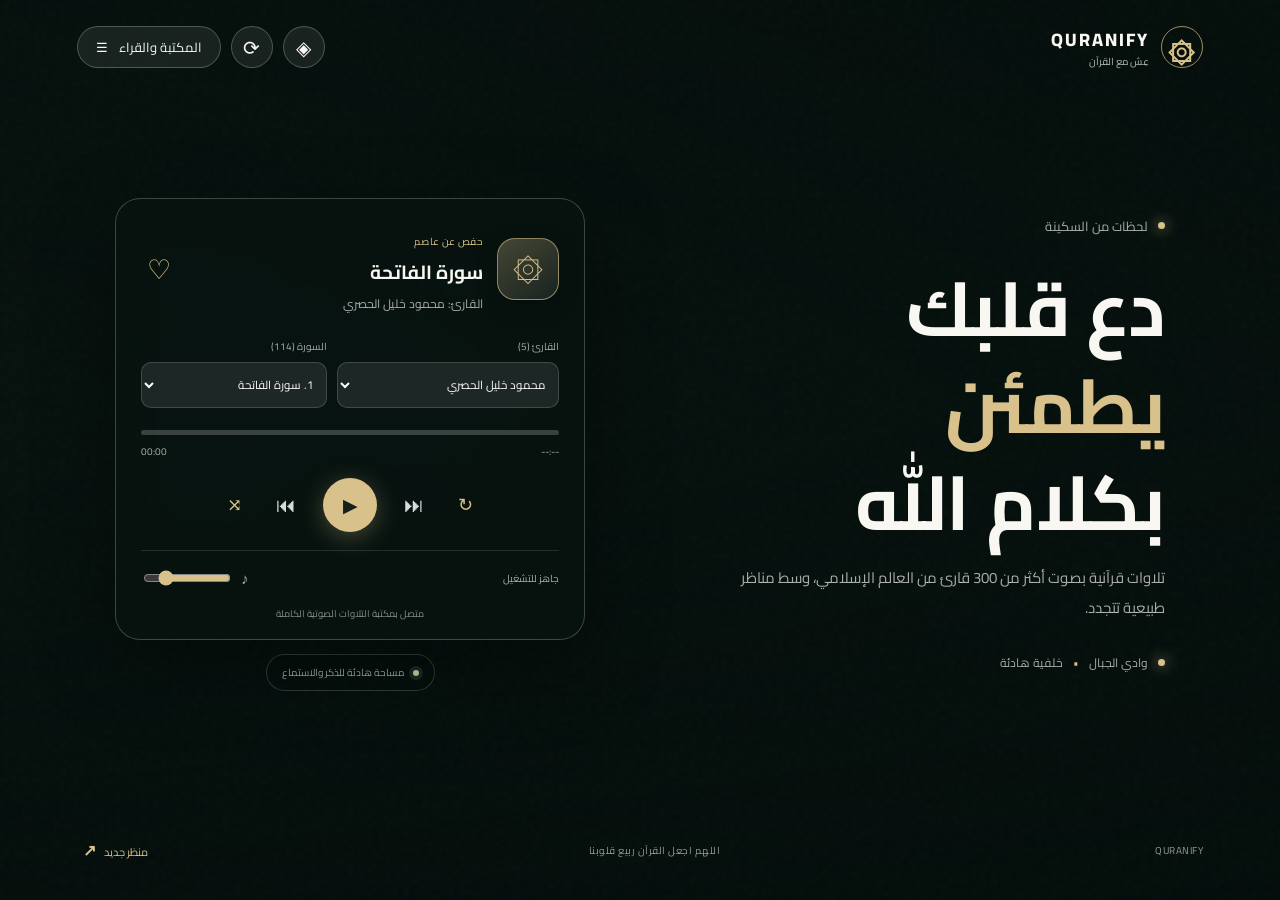
==== index.html @ 5ac442ef "Add files via upload" ====
<!DOCTYPE html>
<html lang="ar" dir="rtl">
<head>
  <meta charset="UTF-8">
  <meta name="viewport" content="width=device-width, initial-scale=1.0">
  <meta name="theme-color" content="#07130f">
  <title>QURANIFY | عش مع القرآن</title>
  <link rel="preconnect" href="https://fonts.googleapis.com">
  <link rel="preconnect" href="https://fonts.gstatic.com" crossorigin>
  <link href="https://fonts.googleapis.com/css2?family=Cairo:wght@400;500;600;700;800&display=swap" rel="stylesheet">
  <link rel="stylesheet" href="style.css">
</head>
<body>
  <div class="background" id="background"></div>
  <div class="background-shade"></div>
  <div class="grain"></div>

  <header class="topbar">
    <a class="brand" href="#" aria-label="Quranify home">
      <span class="brand-mark">۞</span>
      <span>QURANIFY<small>عِش مع القرآن</small></span>
    </a>
    <div class="top-actions">
      <button class="icon-btn" id="changeScene" title="تغيير الخلفية" aria-label="تغيير الخلفية">◈</button>
      <button class="icon-btn" id="autoScene" title="التغيير التلقائي" aria-label="التغيير التلقائي">⟳</button>
      <button class="menu-btn" id="openLibrary">المكتبة والقراء <span>☰</span></button>
    </div>
  </header>

  <main class="main">
    <section class="intro">
      <div class="eyebrow"><span></span> لحظات من السكينة</div>
      <h1>دع قلبك <em>يطمئن</em><br>بكلام الله</h1>
      <p>تلاوات قرآنية بصوت أكثر من 300 قارئ من العالم الإسلامي، وسط مناظر طبيعية تتجدد.</p>
      <div class="scene-label"><span class="scene-dot"></span><span id="sceneName">وادي الجبال</span><span class="scene-separator">•</span><span>خلفية هادئة</span></div>
    </section>

    <section class="player-wrap" aria-label="مشغل القرآن">
      <div class="player-card">
        <div class="player-top">
          <div class="surah-art" id="reciterAvatarWrap">
            <img id="reciterPhoto" src="" alt="صورة القارئ" loading="lazy">
            <span id="reciterFallbackIcon">۞</span>
          </div>
          <div class="track-info">
            <span class="mini-label" id="riwayaLabel">حفص عن عاصم</span>
            <h2 id="surahTitle">سورة الفاتحة</h2>
            <p id="reciterTitle">القارئ: محمود خليل الحصري</p>
          </div>
          <button class="favorite" id="favorite" aria-label="إضافة للمفضلة">♡</button>
        </div>

        <div class="selectors">
          <label>القارئ (<span id="reciterCountBadge">300+</span>)
            <select id="reciterSelect">
              <option value="">جاري تحميل القراء...</option>
            </select>
          </label>
          <label>السورة (114)
            <select id="surahSelect">
              <option value="1">1. الفاتحة</option>
            </select>
          </label>
        </div>

        <div class="progress-area">
          <div class="progress-track" id="progressTrack"><div class="progress-fill" id="progressFill"></div></div>
          <div class="time-row"><span id="currentTime">00:00</span><span id="duration">00:00</span></div>
        </div>

        <div class="controls">
          <button class="control-btn secondary" id="shuffle" title="خلفية عشوائية">⤨</button>
          <button class="control-btn" id="previous" title="السورة السابقة">⏮</button>
          <button class="play-btn" id="playButton" aria-label="تشغيل">▶</button>
          <button class="control-btn" id="next" title="السورة التالية">⏭</button>
          <button class="control-btn secondary" id="repeat" title="تكرار السورة">↻</button>
        </div>
        <div class="player-footer">
          <span id="audioStatus">جاهز للاستماع</span>
          <div class="volume"><span>♪</span><input id="volume" type="range" min="0" max="100" value="80" aria-label="مستوى الصوت"></div>
        </div>
        <div class="demo-note" id="statusNote">متصل بمكتبة التلاوات الصوتية الكاملة</div>
      </div>
      <div class="ambient-chip"><span class="pulse"></span> مساحة هادئة للذكر والاستماع</div>
    </section>
  </main>

  <footer class="bottom">
    <span>QURANIFY</span>
    <span>اللهم اجعل القرآن ربيع قلوبنا</span>
    <button id="nextScene">منظر جديد <b>↗</b></button>
  </footer>

  <aside class="library" id="library" aria-hidden="true">
    <div class="library-head">
      <div>
        <span class="mini-label">QURANIFY LIBRARY</span>
        <h2>القراء (<span id="libTotalCount">300</span>)</h2>
      </div>
      <button class="icon-btn" id="closeLibrary">✕</button>
    </div>

    <div class="library-search">
      <input type="search" id="reciterSearch" placeholder="ابحث عن اسم القارئ أو الرواية..." autocomplete="off">
    </div>

    <div class="reciters-grid" id="recitersGrid"></div>

    <button class="library-action" id="libraryChangeScene">غيّر الأجواء والخلفية</button>
  </aside>
  <div class="overlay" id="overlay"></div>

  <audio id="quranAudio" preload="none"></audio>
  <script src="app.js"></script>
</body>
</html>
---- style.css ----
*{box-sizing:border-box}
:root{--gold:#d8c18a;--white:#f8f7f1;--muted:rgba(248,247,241,.68);--glass:rgba(8,20,17,.65)}
html,body{margin:0;min-height:100%;font-family:"Cairo",sans-serif;color:var(--white);background:#07130f}
body{min-height:100vh;overflow-x:hidden}
button,select,input{font:inherit}
button{cursor:pointer;color:inherit}

.background{position:fixed;inset:0;z-index:0;background-size:cover;background-position:center;transform:scale(1.035);transition:opacity .8s ease,background-image .8s ease}
.background-shade{position:fixed;inset:0;z-index:1;background:linear-gradient(90deg,rgba(3,12,10,.32),rgba(3,12,10,.65)),linear-gradient(0deg,rgba(3,12,10,.75),transparent 55%,rgba(3,12,10,.38))}
.grain{position:fixed;inset:0;z-index:2;pointer-events:none;opacity:.09;background-image:url("data:image/svg+xml,%3Csvg viewBox='0 0 180 180' xmlns='http://www.w3.org/2000/svg'%3E%3Cfilter id='n'%3E%3CfeTurbulence type='fractalNoise' baseFrequency='.8' numOctaves='4' stitchTiles='stitch'/%3E%3C/filter%3E%3Crect width='100%25' height='100%25' filter='url(%23n)' opacity='.3'/%3E%3C/svg%3E")}

.topbar,.main,.bottom{position:relative;z-index:3}
.topbar{height:94px;padding:22px clamp(20px,6vw,88px);display:flex;align-items:center;justify-content:space-between}
.brand{display:flex;align-items:center;gap:12px;text-decoration:none;color:var(--white);font-size:18px;font-weight:800;letter-spacing:2px}
.brand small{display:block;font-size:10px;letter-spacing:0;color:var(--muted);font-weight:500;margin-top:-4px}
.brand-mark{width:42px;height:42px;border:1px solid rgba(216,193,138,.7);border-radius:50%;display:grid;place-items:center;color:var(--gold);font-size:27px}
.top-actions{display:flex;align-items:center;gap:10px}
.icon-btn,.menu-btn{border:1px solid rgba(255,255,255,.24);background:rgba(255,255,255,.08);backdrop-filter:blur(12px);border-radius:50%;width:42px;height:42px;font-size:20px;transition:.25s}
.icon-btn:hover,.menu-btn:hover{border-color:var(--gold);background:rgba(216,193,138,.15)}
.menu-btn{width:auto;border-radius:30px;padding:0 18px;font-size:13px}
.menu-btn span{margin-right:8px}

.main{min-height:calc(100vh - 160px);display:grid;grid-template-columns:1fr minmax(330px,470px);align-items:center;gap:7vw;padding:30px clamp(20px,9vw,140px) 70px}
.intro{max-width:560px}
.eyebrow,.scene-label{display:flex;align-items:center;gap:10px;color:var(--muted);font-size:13px}
.eyebrow span,.scene-dot{width:7px;height:7px;border-radius:50%;background:var(--gold);box-shadow:0 0 14px var(--gold)}
h1{font-size:clamp(42px,6vw,76px);line-height:1.28;margin:22px 0 12px;font-weight:700;letter-spacing:-1px}
h1 em{font-style:normal;color:var(--gold)}
.intro>p{font-size:15px;color:var(--muted);line-height:2;max-width:440px;margin:0 0 28px}
.scene-label{font-size:12px}
.scene-separator{color:var(--gold)}

.player-wrap{width:100%;max-width:470px;justify-self:end}
.player-card{padding:25px 25px 17px;border:1px solid rgba(255,255,255,.22);border-radius:25px;background:var(--glass);backdrop-filter:blur(24px);box-shadow:0 25px 80px rgba(0,0,0,.35)}
.player-top{display:flex;align-items:center;gap:14px}

.surah-art{position:relative;width:62px;height:62px;flex-shrink:0;border-radius:18px;background:linear-gradient(145deg,rgba(216,193,138,.3),rgba(255,255,255,.07));border:1.5px solid rgba(216,193,138,.6);display:grid;place-items:center;color:var(--gold);font-size:31px;overflow:hidden;box-shadow:0 6px 20px rgba(0,0,0,.3)}
.surah-art img{width:100%;height:100%;object-fit:cover;display:block;position:relative;z-index:2}
.surah-art span{position:absolute;z-index:1}

.track-info{flex:1;min-width:0}
.mini-label{font-size:10px;color:var(--gold);letter-spacing:.4px}
.track-info h2{font-size:19px;margin:0;font-weight:700;white-space:nowrap;overflow:hidden;text-overflow:ellipsis}
.track-info p{font-size:12px;color:var(--muted);margin:2px 0 0;white-space:nowrap;overflow:hidden;text-overflow:ellipsis}
.favorite{border:0;background:transparent;font-size:27px;color:var(--gold)}
.favorite.active{color:#f0c7a8}

.selectors{display:grid;grid-template-columns:1.2fr 1fr;gap:10px;margin:22px 0}
.selectors label{font-size:10px;color:var(--muted)}
select{display:block;width:100%;margin-top:6px;padding:10px 9px;color:white;background:rgba(255,255,255,.09);border:1px solid rgba(255,255,255,.16);border-radius:10px;outline:none;font-size:11.5px}
select:focus{border-color:var(--gold)}
select option{background:#10231d;color:#fff}

.progress-area{margin-top:8px}
.progress-track{height:5px;background:rgba(255,255,255,.2);border-radius:9px;overflow:hidden;cursor:pointer}
.progress-fill{height:100%;width:0;background:var(--gold);border-radius:9px;transition:width .15s linear}
.time-row{display:flex;justify-content:space-between;font-size:10px;color:var(--muted);margin-top:7px;direction:ltr}

.controls{display:flex;align-items:center;justify-content:center;gap:20px;margin:17px 0 18px;direction:ltr}
.control-btn,.play-btn{border:0;background:transparent}
.control-btn{font-size:20px;color:rgba(255,255,255,.85);padding:7px;transition:.2s}
.control-btn:hover{color:var(--gold)}
.control-btn.secondary{color:var(--gold);font-size:18px}
.control-btn.active-repeat{background:rgba(216,193,138,.2);border-radius:50%}
.play-btn{width:54px;height:54px;border-radius:50%;background:var(--gold);color:#142019;font-size:19px;box-shadow:0 5px 25px rgba(216,193,138,.3);transition:transform .2s}
.play-btn:active{transform:scale(.94)}

.player-footer{display:flex;justify-content:space-between;align-items:center;border-top:1px solid rgba(255,255,255,.12);padding-top:13px;font-size:10px;color:var(--muted)}
.volume{display:flex;align-items:center;gap:8px;font-size:15px}
input[type=range]{width:88px;accent-color:var(--gold)}
.demo-note{font-size:9.5px;color:rgba(255,255,255,.52);text-align:center;margin-top:12px}

.ambient-chip{display:table;margin:14px auto 0;padding:8px 15px;border:1px solid rgba(255,255,255,.18);border-radius:30px;background:rgba(5,15,12,.35);font-size:10px;color:var(--muted)}
.pulse{display:inline-block;width:6px;height:6px;border-radius:50%;background:#b9d8a9;margin-left:7px;box-shadow:0 0 0 4px rgba(185,216,169,.13)}

.bottom{padding:0 clamp(20px,6vw,88px) 24px;display:flex;align-items:center;justify-content:space-between;color:rgba(255,255,255,.58);font-size:10px;letter-spacing:.5px}
.bottom button{background:transparent;border:0;color:var(--gold);font-size:11px}
.bottom button b{font-size:16px;margin-right:6px}

.library{position:fixed;z-index:8;top:0;bottom:0;left:0;width:min(440px,92vw);padding:22px;background:rgba(7,19,15,.97);backdrop-filter:blur(25px);border-right:1px solid rgba(255,255,255,.16);transform:translateX(-105%);transition:transform .35s ease;display:flex;flex-direction:column}
.library.open{transform:translateX(0)}
.library-head{display:flex;justify-content:space-between;align-items:center;margin-bottom:12px}
.library h2{margin:2px 0;font-size:22px}
.library-search input{width:100%;padding:10px 14px;border-radius:12px;border:1px solid rgba(216,193,138,.35);background:rgba(255,255,255,.07);color:#fff;font-size:12px;outline:none;margin-bottom:14px}
.library-search input::placeholder{color:rgba(255,255,255,.45)}

.reciters-grid{flex:1;overflow-y:auto;display:grid;grid-template-columns:repeat(2,1fr);gap:10px;padding-left:4px}
.reciters-grid::-webkit-scrollbar{width:5px}
.reciters-grid::-webkit-scrollbar-thumb{background:rgba(216,193,138,.35);border-radius:10px}

.reciter-card{display:flex;flex-direction:column;align-items:center;text-align:center;padding:12px 8px;border-radius:16px;border:1px solid rgba(255,255,255,.12);background:rgba(255,255,255,.04);transition:.2s}
.reciter-card:hover{border-color:var(--gold);background:rgba(216,193,138,.12);transform:translateY(-2px)}
.reciter-card.active{border-color:var(--gold);background:rgba(216,193,138,.2)}
.reciter-card img{width:62px;height:62px;border-radius:50%;object-fit:cover;border:2px solid rgba(216,193,138,.55);margin-bottom:8px;background:#10251e}
.reciter-card strong{font-size:12px;font-weight:700;line-height:1.35;color:var(--white);display:-webkit-box;-webkit-line-clamp:2;-webkit-box-orient:vertical;overflow:hidden}
.reciter-card span{font-size:10px;color:var(--gold);margin-top:4px;opacity:.85}

.library-action{margin-top:14px;width:100%;padding:12px;border-radius:12px;border:1px solid rgba(216,193,138,.5);background:rgba(216,193,138,.14);color:var(--gold);font-weight:600}
.overlay{position:fixed;inset:0;z-index:7;background:rgba(0,0,0,.5);opacity:0;visibility:hidden;transition:.3s}
.overlay.show{opacity:1;visibility:visible}

@media(max-width:850px){.main{grid-template-columns:1fr;gap:38px;padding-top:42px}.intro{max-width:600px}.player-wrap{justify-self:center}.intro{text-align:center;margin:auto}.intro>p{margin-left:auto;margin-right:auto}.eyebrow,.scene-label{justify-content:center}h1{font-size:clamp(43px,10vw,65px)}}
@media(max-width:480px){.topbar{height:76px;padding:15px 18px}.brand{font-size:15px}.brand-mark{width:37px;height:37px}.top-actions{gap:6px}.icon-btn{width:36px;height:36px;font-size:17px}.menu-btn{padding:0 12px;height:36px;font-size:11px}.main{padding:28px 17px 45px;gap:30px}.player-card{padding:20px 17px 15px;border-radius:21px}.selectors{gap:7px}.selectors select{font-size:10.5px}.controls{gap:13px}.bottom{padding:0 18px 18px}.bottom span:nth-child(2){display:none}}
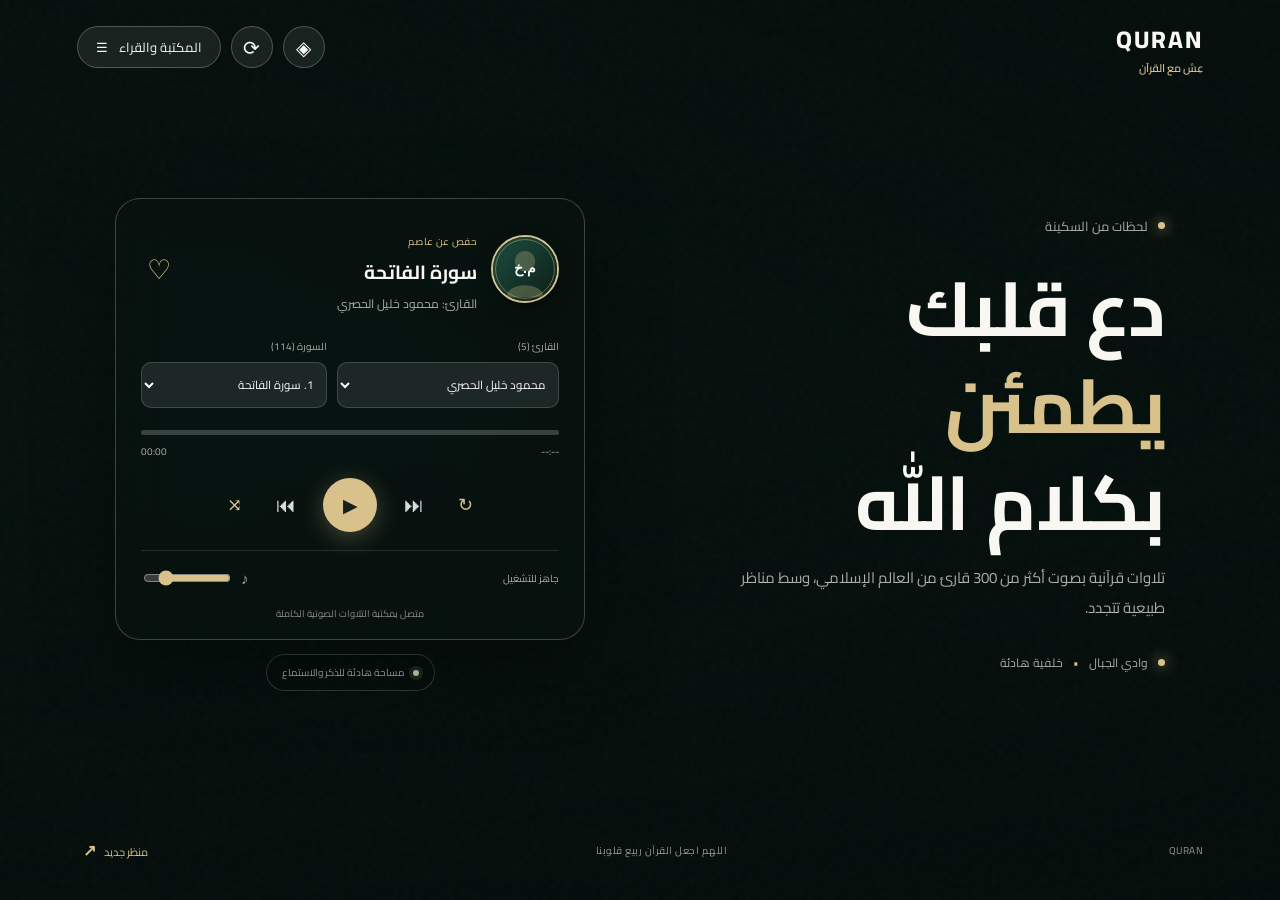
==== commit c5f3d6da: "Add files via upload" ====
--- a/index.html
+++ b/index.html
@@ -4,7 +4,7 @@
   <meta charset="UTF-8">
   <meta name="viewport" content="width=device-width, initial-scale=1.0">
   <meta name="theme-color" content="#07130f">
-  <title>QURANIFY | عش مع القرآن</title>
+  <title>QURAN | عش مع القرآن</title>
   <link rel="preconnect" href="https://fonts.googleapis.com">
   <link rel="preconnect" href="https://fonts.gstatic.com" crossorigin>
   <link href="https://fonts.googleapis.com/css2?family=Cairo:wght@400;500;600;700;800&display=swap" rel="stylesheet">
@@ -16,9 +16,8 @@
   <div class="grain"></div>
 
   <header class="topbar">
-    <a class="brand" href="#" aria-label="Quranify home">
-      <span class="brand-mark">۞</span>
-      <span>QURANIFY<small>عِش مع القرآن</small></span>
+    <a class="brand" href="#" aria-label="Quran home">
+      <span>QURAN<small>عِش مع القرآن</small></span>
     </a>
     <div class="top-actions">
       <button class="icon-btn" id="changeScene" title="تغيير الخلفية" aria-label="تغيير الخلفية">◈</button>
@@ -39,8 +38,7 @@
       <div class="player-card">
         <div class="player-top">
           <div class="surah-art" id="reciterAvatarWrap">
-            <img id="reciterPhoto" src="" alt="صورة القارئ" loading="lazy">
-            <span id="reciterFallbackIcon">۞</span>
+            <img id="reciterPhoto" alt="صورة القارئ">
           </div>
           <div class="track-info">
             <span class="mini-label" id="riwayaLabel">حفص عن عاصم</span>
@@ -51,7 +49,7 @@
         </div>
 
         <div class="selectors">
-          <label>القارئ (<span id="reciterCountBadge">300+</span>)
+          <label>القارئ (<span id="reciterCountBadge">300</span>)
             <select id="reciterSelect">
               <option value="">جاري تحميل القراء...</option>
             </select>
@@ -86,7 +84,7 @@
   </main>
 
   <footer class="bottom">
-    <span>QURANIFY</span>
+    <span>QURAN</span>
     <span>اللهم اجعل القرآن ربيع قلوبنا</span>
     <button id="nextScene">منظر جديد <b>↗</b></button>
   </footer>
@@ -94,7 +92,7 @@
   <aside class="library" id="library" aria-hidden="true">
     <div class="library-head">
       <div>
-        <span class="mini-label">QURANIFY LIBRARY</span>
+        <span class="mini-label">QURAN LIBRARY</span>
         <h2>القراء (<span id="libTotalCount">300</span>)</h2>
       </div>
       <button class="icon-btn" id="closeLibrary">✕</button>
--- a/style.css
+++ b/style.css
@@ -11,9 +11,8 @@
 
 .topbar,.main,.bottom{position:relative;z-index:3}
 .topbar{height:94px;padding:22px clamp(20px,6vw,88px);display:flex;align-items:center;justify-content:space-between}
-.brand{display:flex;align-items:center;gap:12px;text-decoration:none;color:var(--white);font-size:18px;font-weight:800;letter-spacing:2px}
-.brand small{display:block;font-size:10px;letter-spacing:0;color:var(--muted);font-weight:500;margin-top:-4px}
-.brand-mark{width:42px;height:42px;border:1px solid rgba(216,193,138,.7);border-radius:50%;display:grid;place-items:center;color:var(--gold);font-size:27px}
+.brand{display:flex;align-items:center;text-decoration:none;color:var(--white);font-size:24px;font-weight:800;letter-spacing:2px}
+.brand small{display:block;font-size:11px;letter-spacing:0;color:var(--gold);font-weight:600;margin-top:-4px}
 .top-actions{display:flex;align-items:center;gap:10px}
 .icon-btn,.menu-btn{border:1px solid rgba(255,255,255,.24);background:rgba(255,255,255,.08);backdrop-filter:blur(12px);border-radius:50%;width:42px;height:42px;font-size:20px;transition:.25s}
 .icon-btn:hover,.menu-btn:hover{border-color:var(--gold);background:rgba(216,193,138,.15)}
@@ -34,9 +33,8 @@
 .player-card{padding:25px 25px 17px;border:1px solid rgba(255,255,255,.22);border-radius:25px;background:var(--glass);backdrop-filter:blur(24px);box-shadow:0 25px 80px rgba(0,0,0,.35)}
 .player-top{display:flex;align-items:center;gap:14px}
 
-.surah-art{position:relative;width:62px;height:62px;flex-shrink:0;border-radius:18px;background:linear-gradient(145deg,rgba(216,193,138,.3),rgba(255,255,255,.07));border:1.5px solid rgba(216,193,138,.6);display:grid;place-items:center;color:var(--gold);font-size:31px;overflow:hidden;box-shadow:0 6px 20px rgba(0,0,0,.3)}
-.surah-art img{width:100%;height:100%;object-fit:cover;display:block;position:relative;z-index:2}
-.surah-art span{position:absolute;z-index:1}
+.surah-art{width:68px;height:68px;flex-shrink:0;border-radius:50%;background:#133027;border:2px solid var(--gold);overflow:hidden;box-shadow:0 6px 20px rgba(0,0,0,.4)}
+.surah-art img{width:100%;height:100%;object-fit:cover;display:block}
 
 .track-info{flex:1;min-width:0}
 .mini-label{font-size:10px;color:var(--gold);letter-spacing:.4px}
@@ -91,7 +89,7 @@
 .reciter-card{display:flex;flex-direction:column;align-items:center;text-align:center;padding:12px 8px;border-radius:16px;border:1px solid rgba(255,255,255,.12);background:rgba(255,255,255,.04);transition:.2s}
 .reciter-card:hover{border-color:var(--gold);background:rgba(216,193,138,.12);transform:translateY(-2px)}
 .reciter-card.active{border-color:var(--gold);background:rgba(216,193,138,.2)}
-.reciter-card img{width:62px;height:62px;border-radius:50%;object-fit:cover;border:2px solid rgba(216,193,138,.55);margin-bottom:8px;background:#10251e}
+.reciter-card img{width:68px;height:68px;border-radius:50%;object-fit:cover;border:2px solid var(--gold);margin-bottom:8px;background:#10251e;display:block}
 .reciter-card strong{font-size:12px;font-weight:700;line-height:1.35;color:var(--white);display:-webkit-box;-webkit-line-clamp:2;-webkit-box-orient:vertical;overflow:hidden}
 .reciter-card span{font-size:10px;color:var(--gold);margin-top:4px;opacity:.85}
 
@@ -100,4 +98,4 @@
 .overlay.show{opacity:1;visibility:visible}
 
 @media(max-width:850px){.main{grid-template-columns:1fr;gap:38px;padding-top:42px}.intro{max-width:600px}.player-wrap{justify-self:center}.intro{text-align:center;margin:auto}.intro>p{margin-left:auto;margin-right:auto}.eyebrow,.scene-label{justify-content:center}h1{font-size:clamp(43px,10vw,65px)}}
-@media(max-width:480px){.topbar{height:76px;padding:15px 18px}.brand{font-size:15px}.brand-mark{width:37px;height:37px}.top-actions{gap:6px}.icon-btn{width:36px;height:36px;font-size:17px}.menu-btn{padding:0 12px;height:36px;font-size:11px}.main{padding:28px 17px 45px;gap:30px}.player-card{padding:20px 17px 15px;border-radius:21px}.selectors{gap:7px}.selectors select{font-size:10.5px}.controls{gap:13px}.bottom{padding:0 18px 18px}.bottom span:nth-child(2){display:none}}+@media(max-width:480px){.topbar{height:76px;padding:15px 18px}.brand{font-size:20px}.top-actions{gap:6px}.icon-btn{width:36px;height:36px;font-size:17px}.menu-btn{padding:0 12px;height:36px;font-size:11px}.main{padding:28px 17px 45px;gap:30px}.player-card{padding:20px 17px 15px;border-radius:21px}.selectors{gap:7px}.selectors select{font-size:10.5px}.controls{gap:13px}.bottom{padding:0 18px 18px}.bottom span:nth-child(2){display:none}}
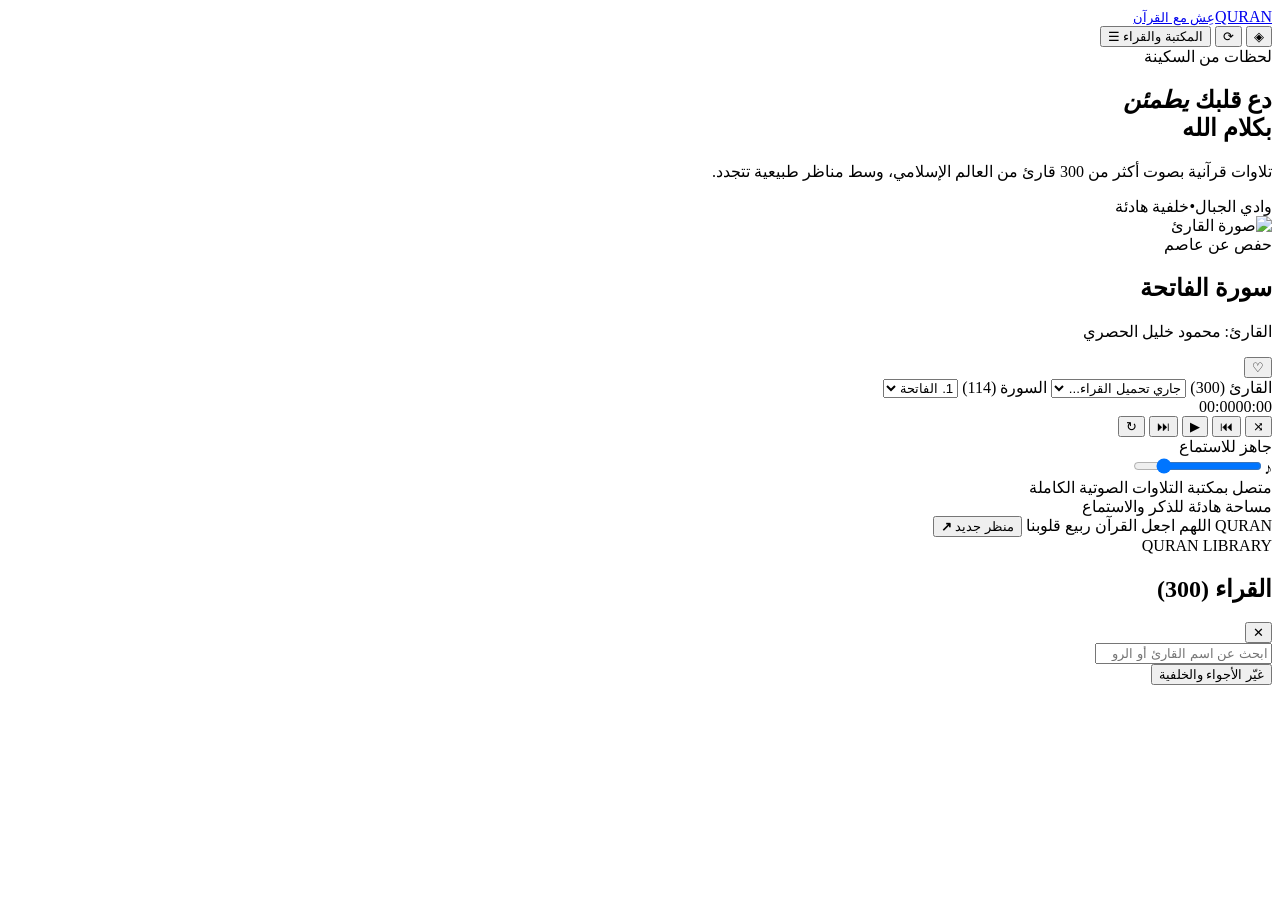
==== commit ad1a9300: "index.html" ====
--- a/index.html
+++ b/index.html
@@ -111,4 +111,4 @@
   <audio id="quranAudio" preload="none"></audio>
   <script src="app.js"></script>
 </body>
-</html>+</html>
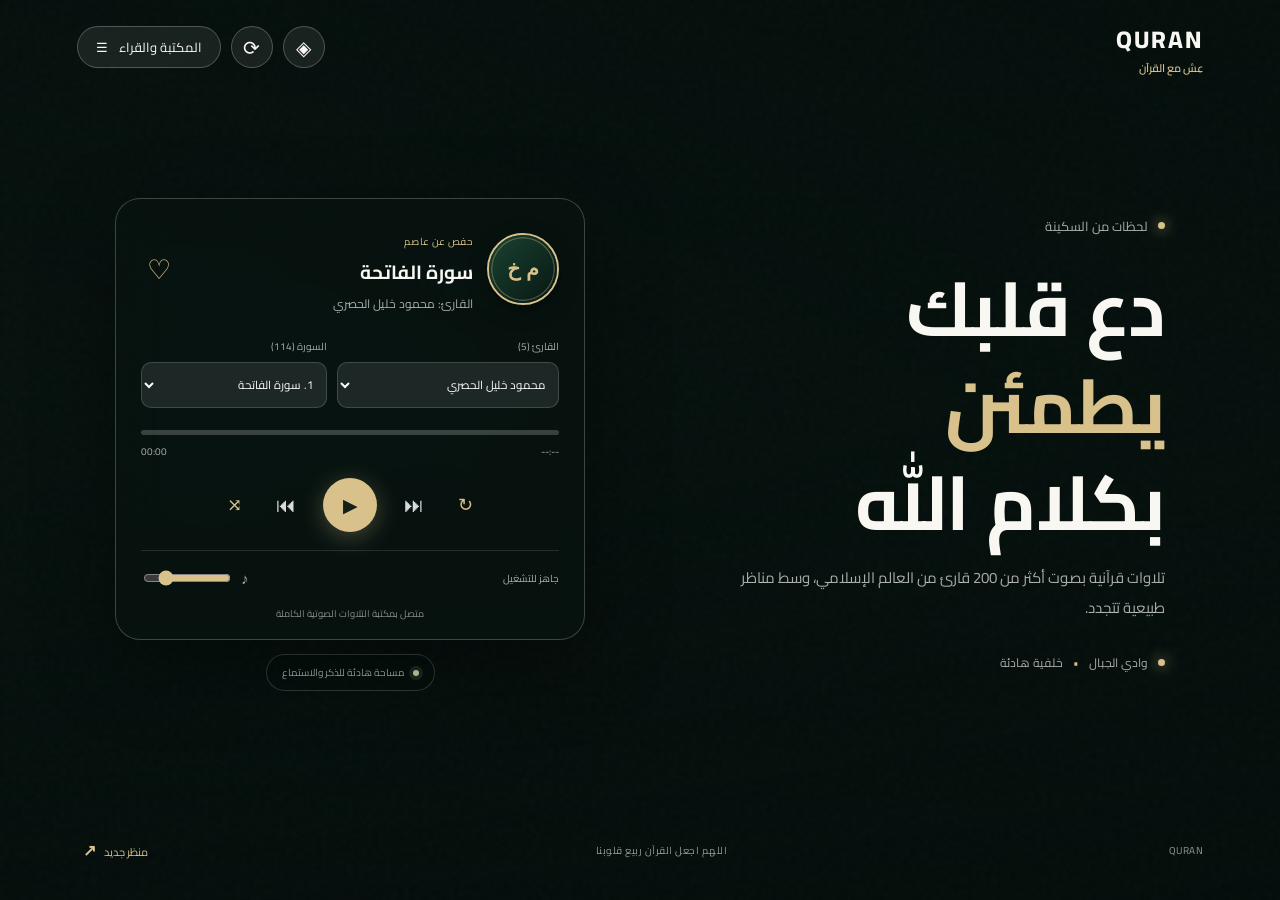
==== commit 094388e6: "index.html" ====
--- a/index.html
+++ b/index.html
@@ -30,7 +30,7 @@
     <section class="intro">
       <div class="eyebrow"><span></span> لحظات من السكينة</div>
       <h1>دع قلبك <em>يطمئن</em><br>بكلام الله</h1>
-      <p>تلاوات قرآنية بصوت أكثر من 300 قارئ من العالم الإسلامي، وسط مناظر طبيعية تتجدد.</p>
+      <p>تلاوات قرآنية بصوت أكثر من 200 قارئ من العالم الإسلامي، وسط مناظر طبيعية تتجدد.</p>
       <div class="scene-label"><span class="scene-dot"></span><span id="sceneName">وادي الجبال</span><span class="scene-separator">•</span><span>خلفية هادئة</span></div>
     </section>
 
--- a/style.css
+++ b/style.css
@@ -0,0 +1,101 @@
+*{box-sizing:border-box}
+:root{--gold:#d8c18a;--white:#f8f7f1;--muted:rgba(248,247,241,.68);--glass:rgba(8,20,17,.65)}
+html,body{margin:0;min-height:100%;font-family:"Cairo",sans-serif;color:var(--white);background:#07130f}
+body{min-height:100vh;overflow-x:hidden}
+button,select,input{font:inherit}
+button{cursor:pointer;color:inherit}
+
+.background{position:fixed;inset:0;z-index:0;background-size:cover;background-position:center;transform:scale(1.035);transition:opacity .8s ease,background-image .8s ease}
+.background-shade{position:fixed;inset:0;z-index:1;background:linear-gradient(90deg,rgba(3,12,10,.32),rgba(3,12,10,.65)),linear-gradient(0deg,rgba(3,12,10,.75),transparent 55%,rgba(3,12,10,.38))}
+.grain{position:fixed;inset:0;z-index:2;pointer-events:none;opacity:.09;background-image:url("data:image/svg+xml,%3Csvg viewBox='0 0 180 180' xmlns='http://www.w3.org/2000/svg'%3E%3Cfilter id='n'%3E%3CfeTurbulence type='fractalNoise' baseFrequency='.8' numOctaves='4' stitchTiles='stitch'/%3E%3C/filter%3E%3Crect width='100%25' height='100%25' filter='url(%23n)' opacity='.3'/%3E%3C/svg%3E")}
+
+.topbar,.main,.bottom{position:relative;z-index:3}
+.topbar{height:94px;padding:22px clamp(20px,6vw,88px);display:flex;align-items:center;justify-content:space-between}
+.brand{display:flex;align-items:center;text-decoration:none;color:var(--white);font-size:24px;font-weight:800;letter-spacing:2px}
+.brand small{display:block;font-size:11px;letter-spacing:0;color:var(--gold);font-weight:600;margin-top:-4px}
+.top-actions{display:flex;align-items:center;gap:10px}
+.icon-btn,.menu-btn{border:1px solid rgba(255,255,255,.24);background:rgba(255,255,255,.08);backdrop-filter:blur(12px);border-radius:50%;width:42px;height:42px;font-size:20px;transition:.25s}
+.icon-btn:hover,.menu-btn:hover{border-color:var(--gold);background:rgba(216,193,138,.15)}
+.menu-btn{width:auto;border-radius:30px;padding:0 18px;font-size:13px}
+.menu-btn span{margin-right:8px}
+
+.main{min-height:calc(100vh - 160px);display:grid;grid-template-columns:1fr minmax(330px,470px);align-items:center;gap:7vw;padding:30px clamp(20px,9vw,140px) 70px}
+.intro{max-width:560px}
+.eyebrow,.scene-label{display:flex;align-items:center;gap:10px;color:var(--muted);font-size:13px}
+.eyebrow span,.scene-dot{width:7px;height:7px;border-radius:50%;background:var(--gold);box-shadow:0 0 14px var(--gold)}
+h1{font-size:clamp(42px,6vw,76px);line-height:1.28;margin:22px 0 12px;font-weight:700;letter-spacing:-1px}
+h1 em{font-style:normal;color:var(--gold)}
+.intro>p{font-size:15px;color:var(--muted);line-height:2;max-width:440px;margin:0 0 28px}
+.scene-label{font-size:12px}
+.scene-separator{color:var(--gold)}
+
+.player-wrap{width:100%;max-width:470px;justify-self:end}
+.player-card{padding:25px 25px 17px;border:1px solid rgba(255,255,255,.22);border-radius:25px;background:var(--glass);backdrop-filter:blur(24px);box-shadow:0 25px 80px rgba(0,0,0,.35)}
+.player-top{display:flex;align-items:center;gap:14px}
+
+.surah-art{width:72px;height:72px;min-width:72px;min-height:72px;flex-shrink:0;border-radius:50%;background:#122e25;border:2px solid var(--gold);overflow:hidden;box-shadow:0 6px 20px rgba(0,0,0,.45);display:block}
+.surah-art img{width:100%;height:100%;object-fit:cover;object-position:center top;display:block}
+
+.track-info{flex:1;min-width:0}
+.mini-label{font-size:10px;color:var(--gold);letter-spacing:.4px}
+.track-info h2{font-size:19px;margin:0;font-weight:700;white-space:nowrap;overflow:hidden;text-overflow:ellipsis}
+.track-info p{font-size:12px;color:var(--muted);margin:2px 0 0;white-space:nowrap;overflow:hidden;text-overflow:ellipsis}
+.favorite{border:0;background:transparent;font-size:27px;color:var(--gold)}
+.favorite.active{color:#f0c7a8}
+
+.selectors{display:grid;grid-template-columns:1.2fr 1fr;gap:10px;margin:22px 0}
+.selectors label{font-size:10px;color:var(--muted)}
+select{display:block;width:100%;margin-top:6px;padding:10px 9px;color:white;background:rgba(255,255,255,.09);border:1px solid rgba(255,255,255,.16);border-radius:10px;outline:none;font-size:11.5px}
+select:focus{border-color:var(--gold)}
+select option{background:#10231d;color:#fff}
+
+.progress-area{margin-top:8px}
+.progress-track{height:5px;background:rgba(255,255,255,.2);border-radius:9px;overflow:hidden;cursor:pointer}
+.progress-fill{height:100%;width:0;background:var(--gold);border-radius:9px;transition:width .15s linear}
+.time-row{display:flex;justify-content:space-between;font-size:10px;color:var(--muted);margin-top:7px;direction:ltr}
+
+.controls{display:flex;align-items:center;justify-content:center;gap:20px;margin:17px 0 18px;direction:ltr}
+.control-btn,.play-btn{border:0;background:transparent}
+.control-btn{font-size:20px;color:rgba(255,255,255,.85);padding:7px;transition:.2s}
+.control-btn:hover{color:var(--gold)}
+.control-btn.secondary{color:var(--gold);font-size:18px}
+.control-btn.active-repeat{background:rgba(216,193,138,.2);border-radius:50%}
+.play-btn{width:54px;height:54px;border-radius:50%;background:var(--gold);color:#142019;font-size:19px;box-shadow:0 5px 25px rgba(216,193,138,.3);transition:transform .2s}
+.play-btn:active{transform:scale(.94)}
+
+.player-footer{display:flex;justify-content:space-between;align-items:center;border-top:1px solid rgba(255,255,255,.12);padding-top:13px;font-size:10px;color:var(--muted)}
+.volume{display:flex;align-items:center;gap:8px;font-size:15px}
+input[type=range]{width:88px;accent-color:var(--gold)}
+.demo-note{font-size:9.5px;color:rgba(255,255,255,.52);text-align:center;margin-top:12px}
+
+.ambient-chip{display:table;margin:14px auto 0;padding:8px 15px;border:1px solid rgba(255,255,255,.18);border-radius:30px;background:rgba(5,15,12,.35);font-size:10px;color:var(--muted)}
+.pulse{display:inline-block;width:6px;height:6px;border-radius:50%;background:#b9d8a9;margin-left:7px;box-shadow:0 0 0 4px rgba(185,216,169,.13)}
+
+.bottom{padding:0 clamp(20px,6vw,88px) 24px;display:flex;align-items:center;justify-content:space-between;color:rgba(255,255,255,.58);font-size:10px;letter-spacing:.5px}
+.bottom button{background:transparent;border:0;color:var(--gold);font-size:11px}
+.bottom button b{font-size:16px;margin-right:6px}
+
+.library{position:fixed;z-index:8;top:0;bottom:0;left:0;width:min(440px,92vw);padding:22px;background:rgba(7,19,15,.97);backdrop-filter:blur(25px);border-right:1px solid rgba(255,255,255,.16);transform:translateX(-105%);transition:transform .35s ease;display:flex;flex-direction:column}
+.library.open{transform:translateX(0)}
+.library-head{display:flex;justify-content:space-between;align-items:center;margin-bottom:12px}
+.library h2{margin:2px 0;font-size:22px}
+.library-search input{width:100%;padding:10px 14px;border-radius:12px;border:1px solid rgba(216,193,138,.35);background:rgba(255,255,255,.07);color:#fff;font-size:12px;outline:none;margin-bottom:14px}
+.library-search input::placeholder{color:rgba(255,255,255,.45)}
+
+.reciters-grid{flex:1;overflow-y:auto;display:grid;grid-template-columns:repeat(2,1fr);gap:10px;padding-left:4px}
+.reciters-grid::-webkit-scrollbar{width:5px}
+.reciters-grid::-webkit-scrollbar-thumb{background:rgba(216,193,138,.35);border-radius:10px}
+
+.reciter-card{display:flex;flex-direction:column;align-items:center;text-align:center;padding:12px 8px;border-radius:16px;border:1px solid rgba(255,255,255,.12);background:rgba(255,255,255,.04);transition:.2s}
+.reciter-card:hover{border-color:var(--gold);background:rgba(216,193,138,.12);transform:translateY(-2px)}
+.reciter-card.active{border-color:var(--gold);background:rgba(216,193,138,.2)}
+.reciter-card img{width:72px;height:72px;min-width:72px;min-height:72px;border-radius:50%;object-fit:cover;object-position:center top;border:2px solid var(--gold);margin-bottom:8px;background:#122e25;display:block}
+.reciter-card strong{font-size:12px;font-weight:700;line-height:1.35;color:var(--white);display:-webkit-box;-webkit-line-clamp:2;-webkit-box-orient:vertical;overflow:hidden}
+.reciter-card span{font-size:10px;color:var(--gold);margin-top:4px;opacity:.85}
+
+.library-action{margin-top:14px;width:100%;padding:12px;border-radius:12px;border:1px solid rgba(216,193,138,.5);background:rgba(216,193,138,.14);color:var(--gold);font-weight:600}
+.overlay{position:fixed;inset:0;z-index:7;background:rgba(0,0,0,.5);opacity:0;visibility:hidden;transition:.3s}
+.overlay.show{opacity:1;visibility:visible}
+
+@media(max-width:850px){.main{grid-template-columns:1fr;gap:38px;padding-top:42px}.intro{max-width:600px}.player-wrap{justify-self:center}.intro{text-align:center;margin:auto}.intro>p{margin-left:auto;margin-right:auto}.eyebrow,.scene-label{justify-content:center}h1{font-size:clamp(43px,10vw,65px)}}
+@media(max-width:480px){.topbar{height:76px;padding:15px 18px}.brand{font-size:20px}.top-actions{gap:6px}.icon-btn{width:36px;height:36px;font-size:17px}.menu-btn{padding:0 12px;height:36px;font-size:11px}.main{padding:28px 17px 45px;gap:30px}.player-card{padding:20px 17px 15px;border-radius:21px}.selectors{gap:7px}.selectors select{font-size:10.5px}.controls{gap:13px}.bottom{padding:0 18px 18px}.bottom span:nth-child(2){display:none}}
